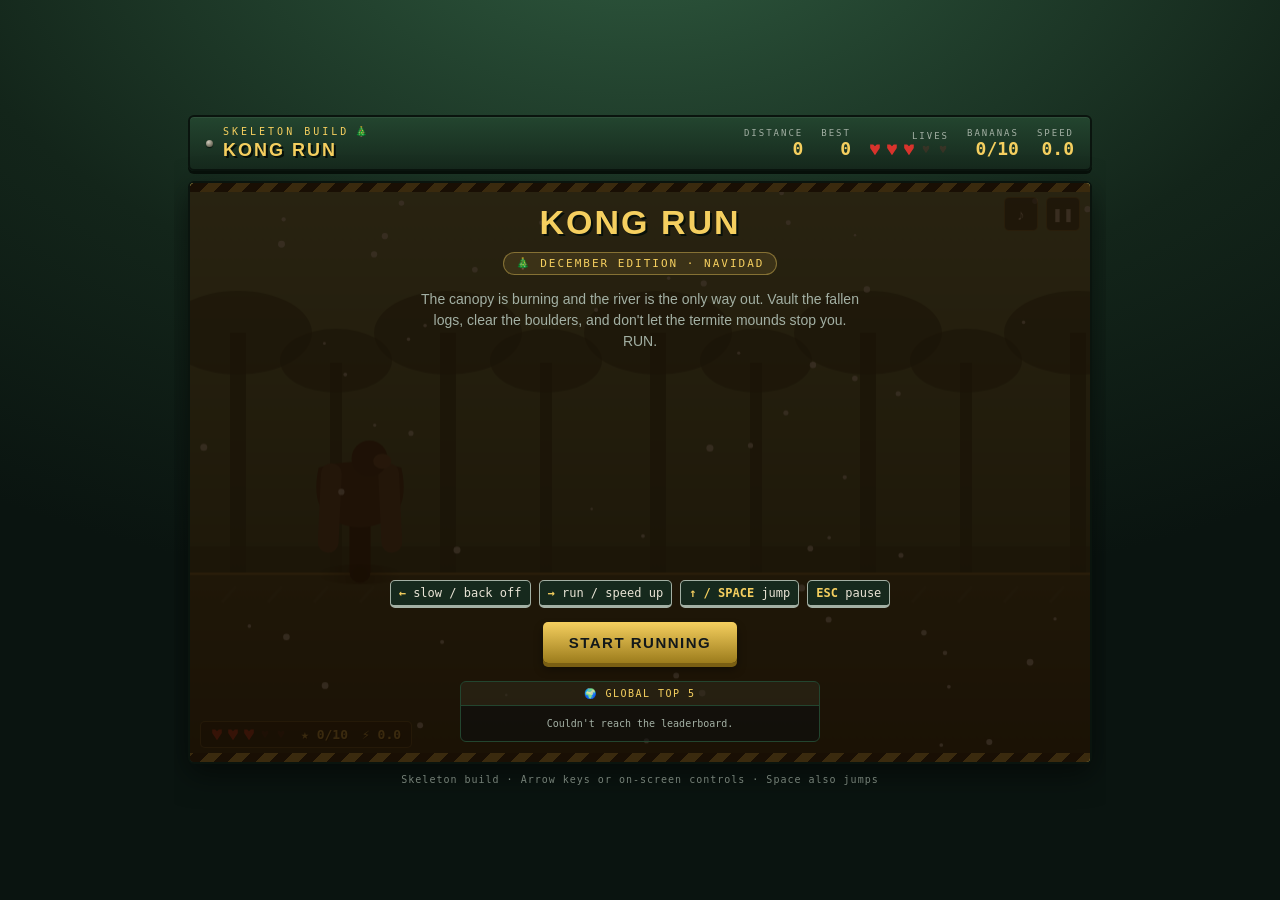
==== jungle/index.html @ e20717f3 "feat(jungle): give the second game its own URL and artwork Kong Run is now playable at /jungle/ inst" ====
<!doctype html>
<html lang="en" data-game="jungle">
  <head>
    <meta charset="UTF-8" />
    <meta
      name="viewport"
      content="width=device-width, initial-scale=1.0, maximum-scale=1, user-scalable=no"
    />
    <title>Kong Run — Endless Runner Game</title>
    <meta
      name="description"
      content="Kong Run: a free browser runner set in a burning jungle. Vault fallen logs, clear boulders, grab bananas. No install, play instantly."
    />
    <meta name="author" content="Hugo Torres" />
    <meta name="robots" content="index, follow" />
    <link rel="canonical" href="https://escape-bogota.vercel.app/jungle/" />

    <!-- Open Graph / Facebook, WhatsApp, etc. -->
    <meta property="og:type" content="website" />
    <meta property="og:url" content="https://escape-bogota.vercel.app/jungle/" />
    <meta property="og:title" content="Kong Run — Endless Runner Game" />
    <meta
      property="og:description"
      content="Vault fallen logs, clear boulders, grab bananas. Free, instant, no install."
    />
    <meta property="og:image" content="https://escape-bogota.vercel.app/images/jungle/og-image.jpg" />
    <meta property="og:image:width" content="1200" />
    <meta property="og:image:height" content="630" />
    <meta property="og:locale" content="en_US" />

    <!-- Twitter/X card -->
    <meta name="twitter:card" content="summary_large_image" />
    <meta name="twitter:title" content="Kong Run — Endless Runner Game" />
    <meta
      name="twitter:description"
      content="Vault fallen logs, clear boulders, grab bananas."
    />
    <meta name="twitter:image" content="https://escape-bogota.vercel.app/images/jungle/og-image.jpg" />

    <meta name="theme-color" content="#f2c14e" />

    <!-- Favicons -->
    <link rel="icon" type="image/png" sizes="32x32" href="../images/jungle/favicon-32x32.png" />
    <link rel="icon" type="image/png" sizes="16x16" href="../images/jungle/favicon-16x16.png" />
    <link rel="apple-touch-icon" sizes="180x180" href="../images/jungle/apple-touch-icon.png" />

    <link rel="manifest" href="manifest.json" />
    <link rel="stylesheet" href="../css/style.css" />
    <!-- Stamps data-theme on <html> from the current month. Loaded here, next
         to the stylesheet, so the seasonal palette is in place before the
         first paint instead of flashing the default one. -->
    <script type="module" src="../js/theme.js"></script>
    <script type="application/ld+json">
      {
        "@context": "https://schema.org",
        "@type": "VideoGame",
        "name": "Kong Run",
        "url": "https://escape-bogota.vercel.app/jungle/",
        "image": "https://escape-bogota.vercel.app/images/jungle/og-image.jpg",
        "applicationCategory": "Game",
        "operatingSystem": "Any",
        "offers": { "@type": "Offer", "price": "0", "priceCurrency": "USD" }
      }
    </script>
  </head>
  <body>
    <div id="wrap">
      <div id="plate">
        <div style="display: flex; align-items: center; gap: 10px">
          <div class="rivet"></div>
          <div id="titleblock">
            <div class="eyebrow" data-text="header.eyebrow"></div>
            <h1><span data-text="header.titleLead"></span> <span data-text="header.titleAccent"></span></h1>
          </div>
        </div>
        <div id="hud" >
          <div class="hudstat">
            <label data-text="hud.distance"></label>
            <div class="val" id="scoreVal">0</div>
          </div>
          <div class="hudstat">
            <label data-text="hud.best"></label>
            <div class="val" id="bestVal">0</div>
          </div>
          <div class="hudstat">
            <label data-text="hud.lives"></label>
            <div id="lives"></div>
          </div>
          <div class="hudstat">
            <label data-text="hud.stars"></label>
            <div class="val" id="starsVal">0/10</div>
          </div>
          <div class="hudstat">
            <label data-text="hud.speed"></label>
            <div class="val" id="speedVal">0.0</div>
          </div>
        </div>
      </div>

      <div id="stage">
        <div
          id="errBanner"
          class="hidden"
          style="
            position: absolute;
            left: 0;
            right: 0;
            top: 0;
            background: #c4453a;
            color: #fff;
            font-family: monospace;
            font-size: 11px;
            line-height: 1.4;
            padding: 6px 10px;
            z-index: 50;
            word-break: break-word;
          "
        ></div>
        <!-- Classic (non-module) script, registered as early as possible so it
         can surface errors even if a module below fails to load/parse. -->
        <script>
          window.addEventListener("error", function (e) {
            try {
              const b = document.getElementById("errBanner");
              if (b) {
                b.textContent = "Script error: " + (e.message || e);
                b.classList.remove("hidden");
              }
            } catch (_) {}
          });
        </script>
        <canvas id="game" width="900" height="580"></canvas>
        <div id="stageHud">
          <div class="grp">
            <div id="livesMini"></div>
          </div>
          <div class="grp">
            <span id="starsMini">★ 0/10</span>
          </div>
          <div class="grp">
            <span id="speedMini">⚡ 0.0</span>
          </div>
        </div>

        <div class="overlay" id="startOverlay">
          <h2><span data-text="start.titleLead"></span> <span data-text="start.titleAccent"></span></h2>
          <!-- Filled by js/theme.js; stays hidden in months with no theme. -->
          <div class="season-badge hidden" id="seasonBadge"></div>
          <p data-text="start.intro"></p>
          <div class="initial-image" style="border-radius: 10px"></div>

         
          
          <div class="keys">
            <div class="key"><b>←</b> <span data-text="start.keyLeft"></span></div>
            <div class="key"><b>→</b> <span data-text="start.keyRight"></span></div>
            <div class="key"><b>↑ / SPACE</b> <span data-text="start.keyJump"></span></div>
            <div class="key"><b>ESC</b> <span data-text="start.keyPause"></span></div>
          </div>
          <button class="cta" id="startBtn" data-text="start.startButton"></button>
          <!-- Hidden until Chromium says the game is installable (see
               js/install.js). Safari never fires that event, so there the
               button never appears. -->
          <button class="cta small hidden" id="installBtn" data-text="start.installButton"></button>
          <div class="lb" id="lbStart">
            <div class="lb-title" data-text="leaderboard.titleStart"></div>
            <div class="lb-list" id="lbStartList">
              <div class="lb-status">Loading…</div>
            </div>
          </div>
        </div>

        <div class="overlay hidden" id="overOverlay">
          <div style="display: grid; grid-template-columns: 30% 60%">
            <div class="ragnar-failed-container">
              <img
                src="../images/jungle/kong-defeated.png"
                alt="Ragnar aiming"
                id="ragnarFailed"
                height="120px"
                style="border-radius: 10px"
              />
            </div>

            <div class="right-failed">
              <h2><span data-text="over.titleLead"></span> <span data-text="over.titleAccent"></span></h2>
              <p id="overText"></p>
              <div class="lb-submit" id="lbSubmit">
                <input
                  type="text"
                  id="lbNameInput"
                  maxlength="12"
                  data-text-placeholder="over.namePlaceholder"
                  autocomplete="off"
                  autocapitalize="characters"
                />
                <button class="cta small" id="lbSubmitBtn" data-text="leaderboard.submitButton"></button>
              </div>
              <button class="cta" id="restartBtn" data-text="over.restartButton"></button>
            </div>
          </div>
          <div class="lb" id="lbOver">
            <div class="lb-title" data-text="leaderboard.titleOver"></div>
            <div class="lb-list" id="lbOverList">
              <div class="lb-status">Loading…</div>
            </div>
          </div>
        </div>

        <div class="overlay hidden" id="pauseOverlay">
          <h2><span data-text="pause.titleLead"></span> <span data-text="pause.titleAccent"></span></h2>
          <p data-text="pause.body"></p>
          <button class="cta" id="resumeBtn" data-text="pause.resumeButton"></button>
        </div>

        <button id="pauseBtn" data-text-aria-label="controls.pauseLabel">❚❚</button>
        <button id="muteBtn" data-text-aria-label="controls.muteLabel" aria-pressed="false">
          ♪
        </button>
      </div>

      <div id="touch">
        <div class="side">
          <div class="tbtn" id="btnLeft">◀</div>
          <div class="tbtn" id="btnRight">▶</div>
        </div>
        <div class="tbtn jump" id="btnJump" data-text="controls.touchJump"></div>
      </div>

      <div id="footer-note" data-text="footer"></div>
    </div>

    <script type="module" src="../js/main.js"></script>

    <!-- Vercel Web Analytics (page views). Inert anywhere but a Vercel
         deployment with Analytics enabled for the project: the script path
         is a route Vercel adds at deploy time, so locally it just 404s and
         the queue shim below swallows any call until then.
         The dashboard also exposes a project-specific path that ad blockers
         do not recognise; swapping it in here raises the count it sees. -->
    <script>
      window.va =
        window.va ||
        function () {
          (window.vaq = window.vaq || []).push(arguments);
        };
    </script>
    <script>
      // The insights route only exists on a Vercel deployment, and its path
      // is absolute, so on GitHub Pages (where the game lives under
      // /ragnar-runner/) it is a guaranteed 404 in the console. Skip the
      // hosts we know cannot serve it and load it everywhere else — an
      // allowlist of vercel.app would silently switch analytics off the day
      // a custom domain is attached.
      (function () {
        var h = location.hostname;
        var noInsights =
          h.endsWith(".github.io") ||
          h === "localhost" ||
          h === "127.0.0.1" ||
          h === "";
        if (noInsights) return;
        var s = document.createElement("script");
        s.defer = true;
        s.src = "/_vercel/insights/script.js";
        document.body.appendChild(s);
      })();
    </script>
  </body>
</html>
---- css/style.css ----
/* The palette below is the default (out-of-season) look. Seasonal themes at
   the bottom of this file override these same tokens, so every colour that a
   theme should be able to repaint has to live here rather than inline. */
:root {
  --sky-hi: #57707a;
  --sky-lo: #232f34;
  --amber: #e8ab3a;
  /* Kept as raw channels too: several rules need the accent at partial alpha,
     and rgba() cannot take a hex var. */
  --amber-rgb: 232, 171, 58;
  --amber-dim: #8a6a26;
  --purple: #4a3a72;
  --purple-lt: #7a63ad;
  --ink: #12181a;
  --paper: #e9e4d6;
  --paper-dim: #a49f8f;
  --danger: #c4453a;

  /* Shell chrome: page backdrop, riveted plates, stage frame, buttons. */
  --bg-hi: #3a4a50;
  --bg-mid: #1a2226;
  --bg-lo: #101416;
  --panel-hi: #2c3a40;
  --panel-lo: #1c262a;
  --edge: var(--edge);
  --shadow: var(--shadow);
  --stage-bg: #1a2226;
  --stage-inset: #10171a;
  --ctl-hi: #33434a;
  --ctl-lo: #212b2f;
  --rule: #2c3a40;
  --cta-shadow: var(--cta-shadow);
  /* Decorative glyph appended to the eyebrow; empty unless a theme sets it. */
  --theme-mark: "";
}
* {
  box-sizing: border-box;
}
html,
body {
  margin: 0;
  padding: 0;
  height: 100%;
  background: radial-gradient(
    1200px 700px at 50% -10%,
    var(--bg-hi) 0%,
    var(--bg-mid) 60%,
    var(--bg-lo) 100%
  );
  color: var(--paper);
  font-family: "Arial Narrow", "Oswald", Arial, sans-serif;
  display: flex;
  align-items: center;
  justify-content: center;
  overflow: hidden;
  -webkit-tap-highlight-color: transparent;
}
#wrap {
  width: 100%;
  /* Fill the window instead of capping at a fixed width — but #stage keeps
     an 900:580 aspect ratio, so on wide/short viewports a pure width cap
     would make it taller than the screen. The third min() term bounds
     width by the available height instead (150px ≈ header + gaps + footer
     chrome around the stage), so the stage always fits without scrolling. */
  max-width: min(1800px, 96vw, calc((100vh - 150px) / 0.6));
  padding: 14px;
  display: flex;
  flex-direction: column;
  align-items: center;
  gap: 10px;
}
#plate {
  width: 100%;
  display: flex;
  align-items: center;
  justify-content: space-between;
  gap: 12px;
  padding: 10px 16px;
  background: linear-gradient(180deg, var(--panel-hi), var(--panel-lo));
  border: 2px solid var(--edge);
  border-radius: 6px;
  box-shadow:
    inset 0 1px 0 rgba(255, 255, 255, 0.06),
    0 3px 0 var(--shadow);
}
#plate .rivet {
  width: 7px;
  height: 7px;
  border-radius: 50%;
  background: radial-gradient(circle at 35% 30%, #cfcabb, #6c6858 70%, #37352c);
  box-shadow: 0 1px 1px rgba(0, 0, 0, 0.6);
}
#titleblock {
  display: flex;
  flex-direction: column;
  line-height: 1;
}
#titleblock .eyebrow {
  font-family: "JetBrains Mono", monospace;
  font-size: 10px;
  letter-spacing: 3px;
  color: var(--amber);
  text-transform: uppercase;
  margin-bottom: 4px;
}
#titleblock h1 {
  margin: 0;
  font-size: 18px;
  letter-spacing: 2px;
  text-transform: uppercase;
  font-weight: 700;
  color: var(--paper);
  text-shadow: 2px 2px 0 var(--shadow);
}
#titleblock h1 span {
  color: var(--amber);
}
@media screen and (max-width: 768px) {
  #hud {
    visibility: hidden;
  }
}
#hud {
  display: flex;
  gap: 18px;
  align-items: center;
  font-family: "JetBrains Mono", monospace;
}
.hudstat {
  display: flex;
  flex-direction: column;
  align-items: flex-end;
}
.hudstat label {
  font-size: 9px;
  letter-spacing: 2px;
  color: var(--paper-dim);
  text-transform: uppercase;
}
.hudstat .val {
  font-size: 18px;
  font-weight: 700;
  color: var(--amber);
}
#lives {
  display: flex;
  gap: 5px;
  margin-top: 2px;
}
.life {
  width: 12px;
  height: 12px;
  background: var(--danger);
  clip-path: polygon(
    50% 100%,
    10% 40%,
    10% 10%,
    35% 10%,
    50% 25%,
    65% 10%,
    90% 10%,
    90% 40%
  );
  transition:
    opacity 0.2s,
    transform 0.2s;
}
.life.lost {
  opacity: 0.15;
  transform: scale(0.7);
}

#stage {
  position: relative;
  width: 100%;
  aspect-ratio: 900 / 580;
  border: 2px solid var(--edge);
  border-radius: 6px;
  overflow: hidden;
  box-shadow:
    0 10px 30px rgba(0, 0, 0, 0.5),
    inset 0 0 0 6px var(--stage-inset);
  background: var(--stage-bg);
}
#stage::before,
#stage::after {
  content: "";
  position: absolute;
  left: 0;
  right: 0;
  height: 9px;
  z-index: 5;
  pointer-events: none;
  background: repeating-linear-gradient(
    -45deg,
    var(--amber) 0 10px,
    var(--ink) 10px 20px
  );
}
#stage::before {
  top: 0;
}
#stage::after {
  bottom: 0;
}
canvas {
  display: block;
  width: 100%;
  height: 100%;
}

#stageHud {
  position: absolute;
  left: 10px;
  bottom: 14px;
  z-index: 6;
  display: flex;
  align-items: center;
  gap: 14px;
  padding: 5px 10px;
  background: rgba(16, 22, 24, 0.55);
  border: 1px solid rgba(var(--amber-rgb), 0.35);
  border-radius: 5px;
  pointer-events: none;
}
#stageHud .grp {
  display: flex;
  align-items: center;
  gap: 6px;
}
#stageHud #livesMini {
  display: flex;
  gap: 4px;
}
#stageHud #starsMini,
#stageHud #speedMini {
  font-family: "JetBrains Mono", monospace;
  font-size: 13px;
  font-weight: 700;
  color: var(--amber);
  text-shadow: 1px 1px 0 var(--shadow);
}
#stageHud #speedMini.maxed {
  color: var(--danger);
}

#pauseBtn,
#muteBtn {
  position: absolute;
  right: 10px;
  top: 14px;
  z-index: 6;
  width: 34px;
  height: 34px;
  display: flex;
  align-items: center;
  justify-content: center;
  font-size: 13px;
  color: var(--paper);
  background: rgba(16, 22, 24, 0.55);
  border: 1px solid rgba(var(--amber-rgb), 0.35);
  border-radius: 5px;
  cursor: pointer;
}
#pauseBtn:active,
#muteBtn:active {
  transform: translateY(1px);
}
#muteBtn {
  right: 52px;
  font-size: 15px;
}
/* Muted reads as "off": dimmed and struck through, so the state is visible
   without relying on swapping to a different glyph. */
#muteBtn.muted {
  color: rgba(240, 233, 216, 0.4);
  border-color: rgba(var(--amber-rgb), 0.15);
  text-decoration: line-through;
}
#startOverlay {
  background: rgba(26, 13, 1, 0.85);
}
#overOverlay {
  background: rgba(76, 1, 1, 0.93);
}
.overlay {
  position: absolute;
  inset: 0;
  display: flex;
  flex-direction: column;
  align-items: center;
  justify-content: center;
  gap: clamp(6px, 1.8vw, 14px);
  background: rgba(16, 22, 24, 0.92);
  text-align: center;
  padding: clamp(10px, 3vw, 20px);
  z-index: 10;
  overflow-y: auto;
}
.overlay h2 {
  margin: 0;
  font-size: clamp(18px, 4.6vw, 34px);
  letter-spacing: 2px;
  text-transform: uppercase;
  color: var(--paper);
  text-shadow: 2px 2px 0 var(--shadow);
}
.overlay h2 span {
  color: var(--amber);
}
.overlay p {
  margin: 0;
  color: var(--paper-dim);
  font-size: clamp(11px, 2.6vw, 14px);
  max-width: 440px;
  line-height: 1.5;
}
.keys {
  display: flex;
  gap: 8px;
  flex-wrap: wrap;
  justify-content: center;
  margin-top: 2px;
}
#ragnarAiming {
  max-width: clamp(140px, 35vw, 240px);
  height: auto;
  margin: 8px 0;
  object-fit: contain;
}
.key {
  font-family: "JetBrains Mono", monospace;
  font-size: clamp(10px, 2.4vw, 12px);
  color: var(--paper);
  border: 1px solid var(--paper-dim);
  border-bottom-width: 3px;
  padding: 5px 8px;
  border-radius: 5px;
  background: var(--panel-lo);
  white-space: nowrap;
}
.key b {
  color: var(--amber);
}
button.cta {
  font-family: "Arial Narrow", "Oswald", Arial, sans-serif;
  font-weight: 700;
  letter-spacing: 1.5px;
  text-transform: uppercase;
  font-size: clamp(13px, 3vw, 15px);
  color: var(--ink);
  background: linear-gradient(180deg, var(--amber), var(--amber-dim));
  border: none;
  border-radius: 5px;
  padding: clamp(9px, 2.4vw, 12px) clamp(18px, 5vw, 26px);
  cursor: pointer;
  box-shadow:
    0 4px 0 var(--cta-shadow),
    0 6px 10px rgba(0, 0, 0, 0.4);
  transition: transform 0.08s;
  flex-shrink: 0;
}
button.cta:active {
  transform: translateY(3px);
  box-shadow: 0 1px 0 var(--cta-shadow);
}
.hidden {
  display: none !important;
}

.lb {
  width: 100%;
  max-width: 360px;
  margin-top: 4px;
  border: 1px solid var(--rule);
  border-radius: 6px;
  background: rgba(10, 14, 16, 0.5);
  overflow: hidden;
  flex-shrink: 0;
}
.lb-title {
  font-family: "JetBrains Mono", monospace;
  font-size: 10px;
  letter-spacing: 1.5px;
  text-transform: uppercase;
  color: var(--amber);
  background: rgba(var(--amber-rgb), 0.08);
  padding: 6px 10px;
  border-bottom: 1px solid var(--rule);
}
.lb-list {
  max-height: 150px;
  overflow-y: auto;
  padding: 4px 0;
}
.lb-row {
  display: flex;
  align-items: center;
  gap: 8px;
  padding: 3px 10px;
  font-family: "JetBrains Mono", monospace;
  font-size: 11px;
  color: var(--paper);
}
.lb-row:nth-child(odd) {
  background: rgba(255, 255, 255, 0.03);
}
.lb-rank {
  color: var(--paper-dim);
  width: 18px;
  flex-shrink: 0;
}
.lb-name {
  flex: 1;
  text-align: left;
  overflow: hidden;
  text-overflow: ellipsis;
  white-space: nowrap;
}
.lb-score {
  color: var(--amber);
  font-weight: 700;
}
.lb-status {
  font-family: "JetBrains Mono", monospace;
  font-size: 10px;
  color: var(--paper-dim);
  padding: 8px 10px;
  text-align: center;
}
.lb-submit {
  display: flex;
  gap: 8px;
  width: 100%;
  max-width: 360px;
  flex-wrap: wrap;
  justify-content: center;
}
.lb-submit input {
  flex: 1;
  min-width: 100px;
  font-family: "JetBrains Mono", monospace;
  font-size: 13px;
  letter-spacing: 1px;
  text-transform: uppercase;
  background: var(--panel-lo);
  border: 1px solid var(--paper-dim);
  border-radius: 5px;
  color: var(--paper);
  padding: 9px 10px;
  text-align: center;
}
.lb-submit input:focus {
  outline: none;
  border-color: var(--amber);
}
button.cta.small {
  padding: 3px 3px;
  font-size: 10px;
  flex-shrink: 0;
}

#touch {
  display: flex;
  gap: 10px;
  width: 100%;
  justify-content: space-between;
}
#touch .side {
  display: flex;
  gap: 10px;
}
.tbtn {
  width: 64px;
  height: 52px;
  border-radius: 8px;
  border: 1px solid var(--edge);
  border-bottom-width: 4px;
  background: linear-gradient(180deg, var(--ctl-hi), var(--ctl-lo));
  color: var(--paper);
  font-size: 20px;
  display: flex;
  align-items: center;
  justify-content: center;
  user-select: none;
  touch-action: none;
}
.tbtn:active {
  transform: translateY(2px);
  border-bottom-width: 2px;
}
.tbtn.jump {
  background: linear-gradient(180deg, var(--amber), var(--amber-dim));
  color: var(--ink);
  width: 110px;
  font-family: "JetBrains Mono", monospace;
  font-weight: 700;
  font-size: 13px;
  letter-spacing: 1px;
}
#footer-note {
  font-family: "JetBrains Mono", monospace;
  font-size: 10px;
  color: var(--paper-dim);
  letter-spacing: 1px;
  text-align: center;
  opacity: 0.7;
}
@media (hover: hover) {
  #touch {
    display: none;
  }
}

#adminPanel {
  position: fixed;
  top: 12px;
  right: 12px;
  z-index: 100;
  width: 230px;
  max-height: calc(100vh - 24px);
  overflow-y: auto;
  background: rgba(16, 22, 24, 0.94);
  border: 1px solid rgba(var(--amber-rgb), 0.4);
  border-radius: 6px;
  font-family: "JetBrains Mono", monospace;
  font-size: 11px;
  color: var(--paper);
  box-shadow: 0 6px 20px rgba(0, 0, 0, 0.5);
}
.admin-title {
  display: flex;
  align-items: center;
  justify-content: space-between;
  padding: 8px 10px;
  letter-spacing: 1.5px;
  text-transform: uppercase;
  color: var(--amber);
  font-weight: 700;
  border-bottom: 1px solid var(--rule);
}
.admin-title button {
  background: none;
  border: 1px solid var(--paper-dim);
  color: var(--paper);
  border-radius: 4px;
  width: 20px;
  height: 20px;
  line-height: 1;
  cursor: pointer;
}
#adminPanel.collapsed .admin-body {
  display: none;
}
.admin-body {
  padding: 8px 10px;
}
.admin-row {
  display: flex;
  align-items: center;
  justify-content: space-between;
  gap: 8px;
  padding: 4px 0;
}
.admin-row span {
  color: var(--paper-dim);
}
.admin-row input {
  width: 78px;
  background: var(--panel-lo);
  border: 1px solid var(--paper-dim);
  border-radius: 4px;
  color: var(--paper);
  padding: 3px 5px;
  font-family: inherit;
  font-size: 11px;
  text-align: right;
}
.admin-row input:focus {
  outline: none;
  border-color: var(--amber);
}
.admin-hint {
  margin-top: 8px;
  padding-top: 8px;
  border-top: 1px solid var(--rule);
  color: var(--paper-dim);
}
.admin-hint span {
  color: var(--amber);
}
.initial-image {
    /* No background-image here on purpose — js/main.js picks one of the three
       Ragnar shots at random and sets it inline. Declaring one here too would
       make every visitor download that image before the script replaced it. */
    background-size: auto;
    background-position: top;
    background-repeat: no-repeat;
    
    display: flex;
    justify-content: center;
    align-items: center;
    margin-top: 10px;
    overflow: hidden;
    height: 50vh;
    width: 60%;

    /* Animación */
    animation: scrollBackground 12s linear infinite;
    
    /* Transición suave al pausar */
    transition: animation-play-state 0.4s ease;
}

.initial-image:hover {
    animation-play-state: paused;
}

@keyframes scrollBackground {
    0% {
        background-position: center 5%;
    }
    50% {
        background-position:  center 30%;
    }
    100% {
        background-position: center 5%;
    }
}

/* ----------------------------------------------------------------------
   Seasonal themes
   ----------------------------------------------------------------------
   js/theme.js stamps data-theme on <html> from the current month. Each block
   only overrides palette tokens — no layout, no new rules — so a theme can
   never break the interface, and an unknown/absent value simply falls back to
   the default palette above. */

#titleblock .eyebrow::after {
  content: var(--theme-mark);
  margin-left: 6px;
}

/* Start-screen badge naming the month, so a player who suddenly finds the
   game pink or orange knows why. Hidden by js/theme.js in untouched months. */
.season-badge {
  font-family: "JetBrains Mono", monospace;
  font-size: clamp(9px, 2.2vw, 11px);
  letter-spacing: 2px;
  text-transform: uppercase;
  color: var(--amber);
  background: rgba(var(--amber-rgb), 0.1);
  border: 1px solid rgba(var(--amber-rgb), 0.4);
  border-radius: 999px;
  padding: 4px 12px;
  margin-top: -4px;
  white-space: nowrap;
}

/* September — amor y amistad. Warm pinks over a plum shell. */
:root[data-theme="amistad"] {
  --amber: #ff7aa2;
  --amber-rgb: 255, 122, 162;
  --amber-dim: #b04a6c;
  --paper-dim: #bda6b4;
  --bg-hi: #5a3350;
  --bg-mid: #2a1826;
  --bg-lo: #170d15;
  --panel-hi: #45283e;
  --panel-lo: #2c1a28;
  --edge: #150c13;
  --shadow: #120a10;
  --stage-bg: #2a1826;
  --stage-inset: #1c1019;
  --ctl-hi: #4d2e45;
  --ctl-lo: #321d2d;
  --rule: #45283e;
  --cta-shadow: #8c3454;
  --theme-mark: "💘";
}

/* October — Halloween. Pumpkin orange over near-black purple. */
:root[data-theme="halloween"] {
  --amber: #ff8a1f;
  --amber-rgb: 255, 138, 31;
  --amber-dim: #a34f06;
  --purple: #5b2c86;
  --purple-lt: #9a63c9;
  --paper-dim: #a2948f;
  --bg-hi: #4a2b5c;
  --bg-mid: #1d1224;
  --bg-lo: #0d0812;
  --panel-hi: #3a2448;
  --panel-lo: #241630;
  --edge: #100a16;
  --shadow: #0b0710;
  --stage-bg: #1d1224;
  --stage-inset: #150d1c;
  --ctl-hi: #452a55;
  --ctl-lo: #291a35;
  --rule: #3a2448;
  --cta-shadow: #8a3f05;
  --theme-mark: "🎃";
}

/* December — Navidad. Gold accent over pine green, red as the danger tone. */
:root[data-theme="navidad"] {
  --amber: #f5cf5f;
  --amber-rgb: 245, 207, 95;
  --amber-dim: #9c7c1c;
  --danger: #d8332c;
  --paper-dim: #a3b0a4;
  --bg-hi: #2f5a3f;
  --bg-mid: #13251a;
  --bg-lo: #0a1410;
  --panel-hi: #23452f;
  --panel-lo: #16291d;
  --edge: #0a140e;
  --shadow: #07100a;
  --stage-bg: #13251a;
  --stage-inset: #0e1c13;
  --ctl-hi: #2b5238;
  --ctl-lo: #1a3122;
  --rule: #23452f;
  --cta-shadow: #7a5f13;
  --theme-mark: "🎄";
}
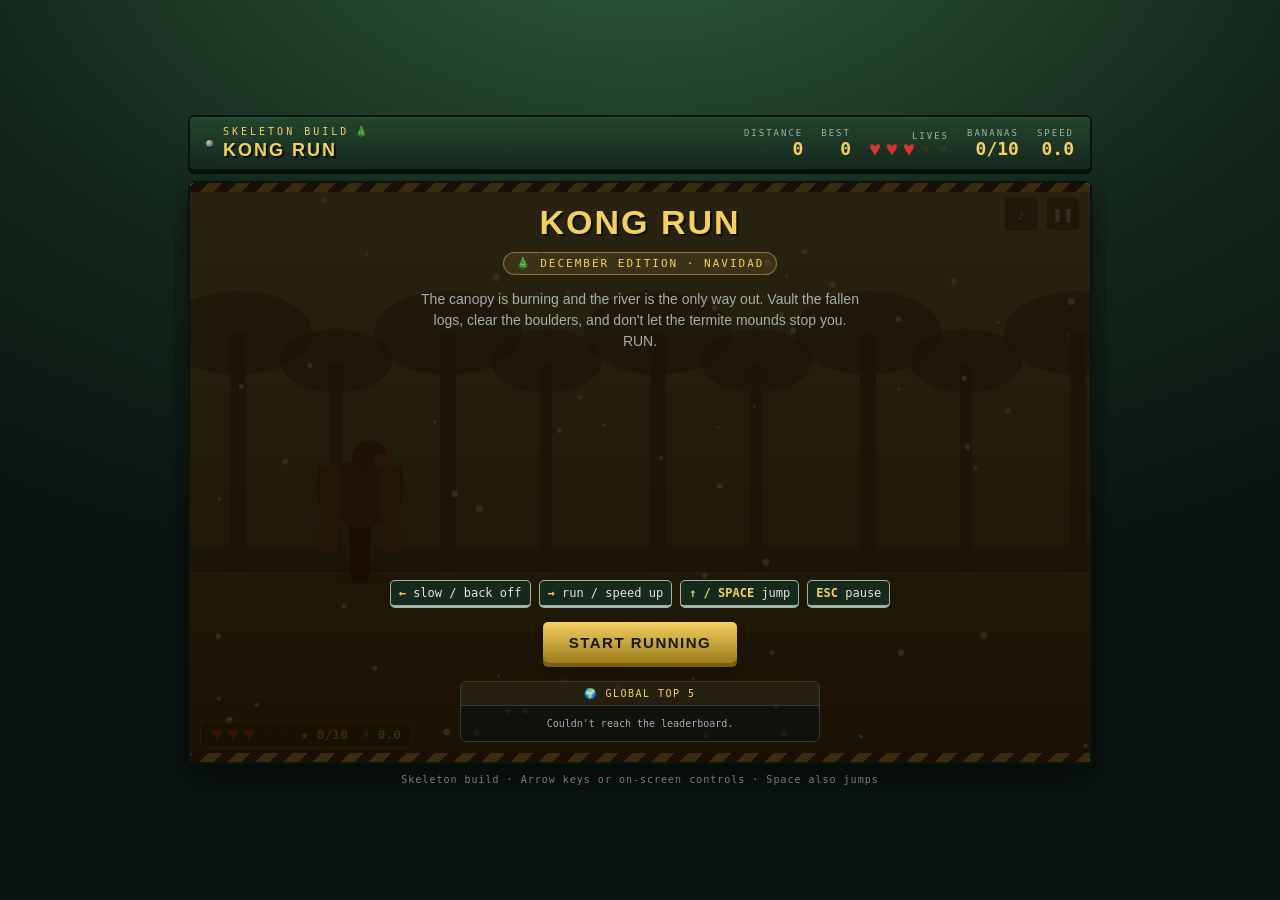
==== commit f699f7b7: "feat(share): offer to share the score from the game-over screen A secondary button beside TRY AGAIN," ====
--- a/jungle/index.html
+++ b/jungle/index.html
@@ -196,7 +196,11 @@
                 />
                 <button class="cta small" id="lbSubmitBtn" data-text="leaderboard.submitButton"></button>
               </div>
-              <button class="cta" id="restartBtn" data-text="over.restartButton"></button>
+              <div class="over-actions">
+                <button class="cta" id="restartBtn" data-text="over.restartButton"></button>
+                <!-- Secondary on purpose: it must not compete with TRY AGAIN. -->
+                <button class="cta small ghost" id="shareBtn" data-text="over.shareButton"></button>
+              </div>
             </div>
           </div>
           <div class="lb" id="lbOver">
--- a/css/style.css
+++ b/css/style.css
@@ -458,6 +458,31 @@
   padding: 3px 3px;
   font-size: 10px;
   flex-shrink: 0;
+}
+
+.over-actions {
+  display: flex;
+  align-items: center;
+  justify-content: center;
+  gap: 10px;
+  flex-wrap: wrap;
+}
+/* Outlined, unfilled, no lift: a button that invites without pulling rank on
+   the primary CTA sitting next to it. */
+button.cta.ghost {
+  background: transparent;
+  color: var(--paper-dim);
+  border: 1px solid var(--paper-dim);
+  box-shadow: none;
+  font-weight: 400;
+}
+button.cta.ghost:hover {
+  color: var(--amber);
+  border-color: var(--amber);
+}
+button.cta.ghost:active {
+  transform: none;
+  box-shadow: none;
 }
 
 #touch {
